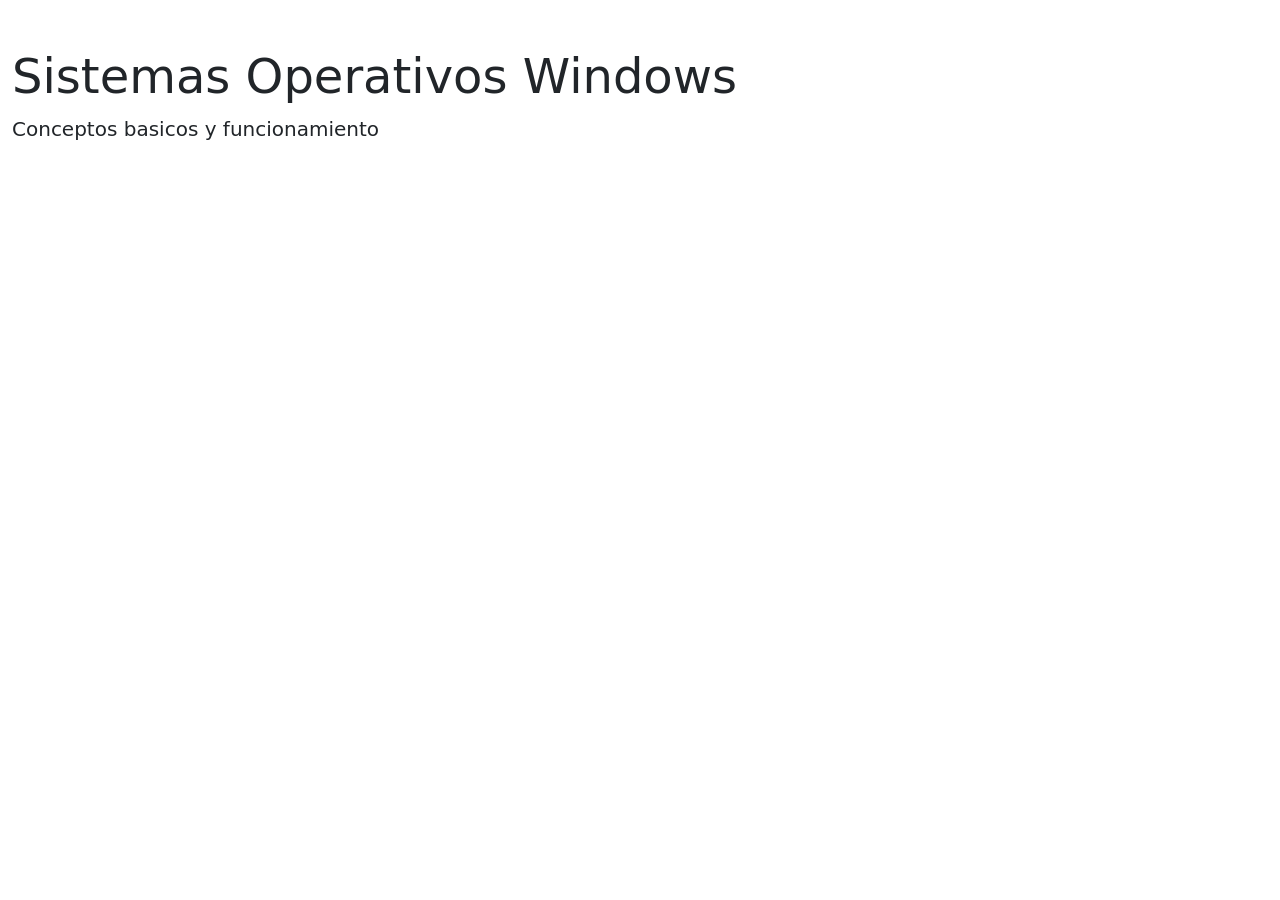
==== index.html @ 51a7a96b "Actualizacion de Titulo Se agrego el primer titulo y subtitulo de la pagina" ====
<!doctype html>
<html lang="en">

<head>
    <meta charset="utf-8">
    <meta name="viewport" content="width=device-width, initial-scale=1">
    <title>Bootstrap demo</title>
    <link rel="stylesheet" href="omega/assets/bootstrap/css/bootstrap.min.css">
    <link rel="stylesheet" href="omega/assets/css/main.css">
</head>

<body>
   
    <div class="container-fluid">
        <div class="row g-0">
            <main class="col-md-9">
                <div class="mt-5 mb-3">
                    <i class="bi bi-display fs-1"></i>
                </div>

                <h1 class="display-5 fw-normal">Sistemas Operativos Windows</h1>
                <p class="lead">Conceptos basicos y funcionamiento</p>
            </main>
        </div>
    </div>

    






</body>

<script src="omega/assets/bootstrap/js/bootstrap.min.js"></script>

</html>
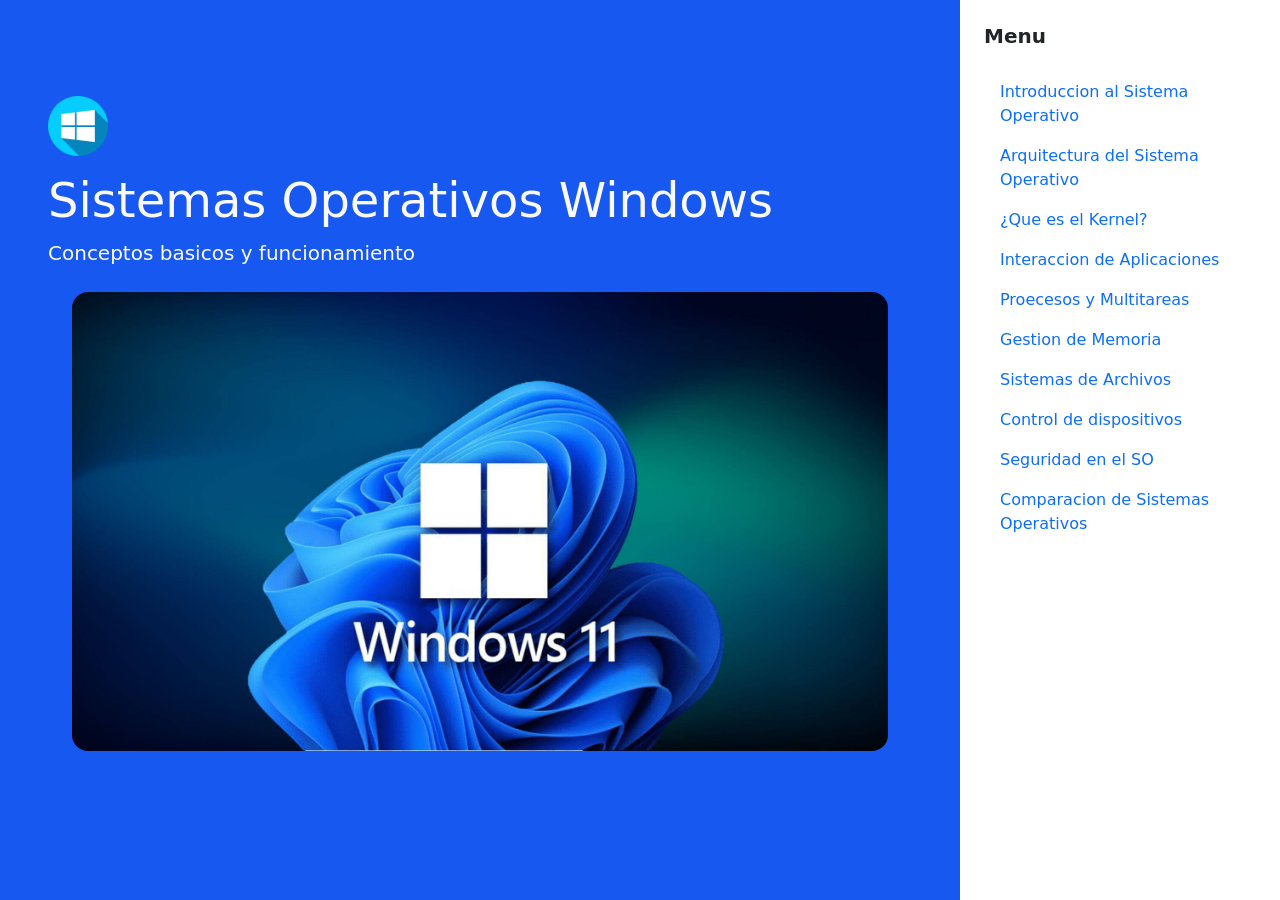
==== commit 01e7a92c: "Imagen principal y menu Se agrego la imagen principal del tema junto con los colores caracteristicos" ====
--- a/index.html
+++ b/index.html
@@ -11,16 +11,36 @@
 
 <body>
    
-    <div class="container-fluid">
+    <div class="container-fluid p-0">
         <div class="row g-0">
-            <main class="col-md-9">
+            <main class="col-md-9 main-content p-5">
                 <div class="mt-5 mb-3">
-                    <i class="bi bi-display fs-1"></i>
+                    <img src="omega/assets/img/icon-win11.png" width="60" alt="icono">
                 </div>
 
                 <h1 class="display-5 fw-normal">Sistemas Operativos Windows</h1>
                 <p class="lead">Conceptos basicos y funcionamiento</p>
+                <div class="mt-4 px-4">
+                    <img src="omega/assets/img/Titulo-win11.jpg" alt="Logotipo Windows 11" class="img-fluid rounded-4 ">
+                </div>
             </main>
+
+            <aside class="col-3 sidebar-nav bg-white p-4">
+                <h5 class="fw-bold mb-1">Menu</h5>
+
+                <nav class="nav flex-column mt-4">
+                    <a class="nav-link custom-link href"#">Introduccion al Sistema Operativo</a>
+                    <a class="nav-link custom-link href"#"></i>Arquitectura del Sistema Operativo</a>
+                    <a class="nav-link custom-link href"#"></i>¿Que es el Kernel?</a>
+                    <a class="nav-link custom-link href"#"></i>Interaccion de Aplicaciones</a>
+                    <a class="nav-link custom-link href"#">Proecesos y Multitareas</a>
+                    <a class="nav-link custom-link href"#">Gestion de Memoria</a>
+                    <a class="nav-link custom-link href"#">Sistemas de Archivos</a>
+                    <a class="nav-link custom-link href"#">Control de dispositivos</a>
+                    <a class="nav-link custom-link href"#">Seguridad en el SO</a>
+                    <a class="nav-link custom-link href"#">Comparacion de Sistemas Operativos</a>
+                </nav>
+            </aside>
         </div>
     </div>
 
--- a/omega/assets/css/main.css
+++ b/omega/assets/css/main.css
@@ -0,0 +1,17 @@
+:root {
+    --color-fondo: #1758F1;
+    --color-total: #f8f9fa;
+    --color-texto: #faf9f9;
+}
+
+.main-content {
+    background-color: var(--color-fondo);
+    color: var(--color-texto);
+}
+
+.sidebar-nav {
+    height: 100vh;
+    position: sticky;
+    top: 0;
+    overflow-y: auto;
+}
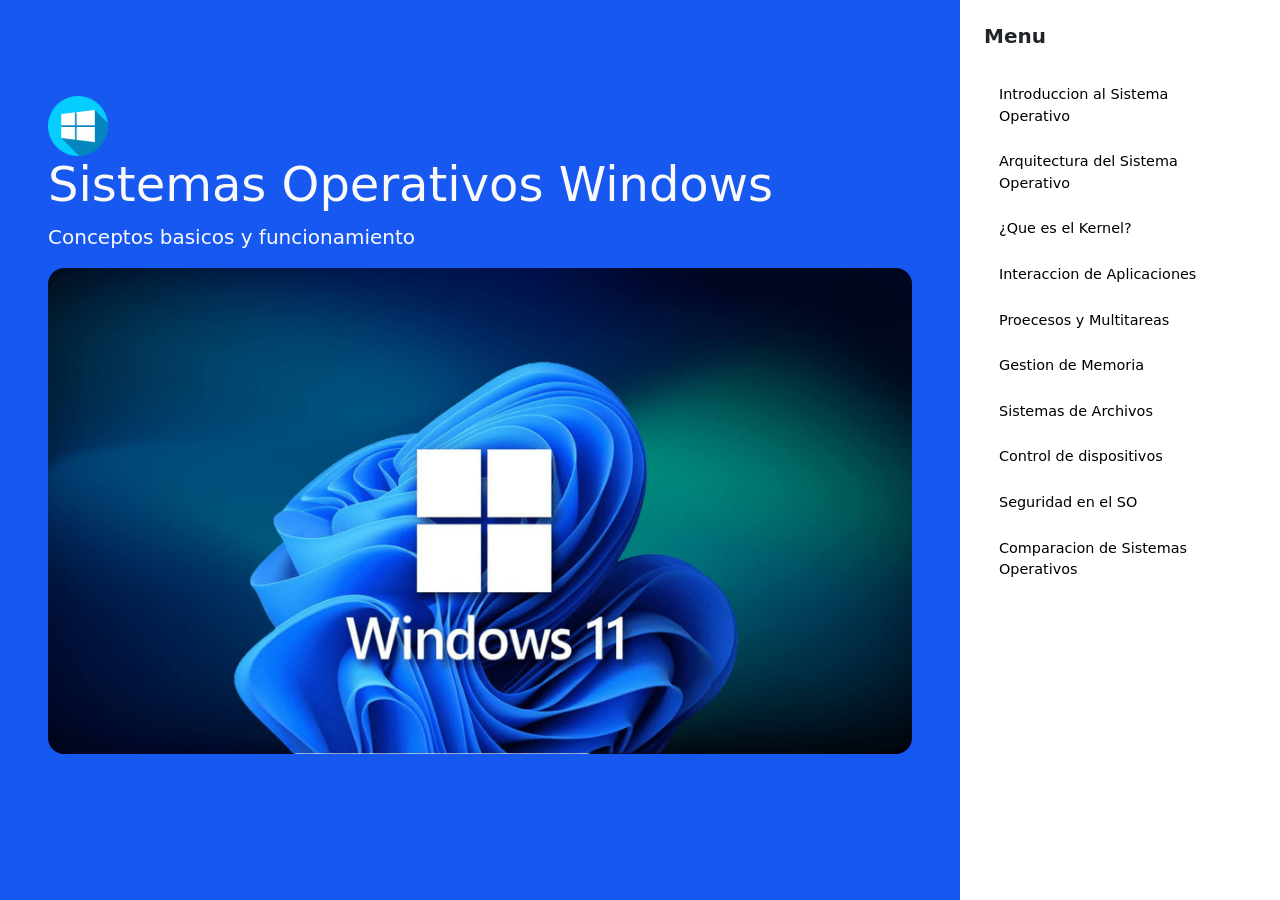
==== commit 0e1fd657: "Correccion de codigo Se corrigieron errores en etiquetas" ====
--- a/index.html
+++ b/index.html
@@ -10,41 +10,49 @@
 </head>
 
 <body>
-   
-    <div class="container-fluid p-0">
-        <div class="row g-0">
-            <main class="col-md-9 main-content p-5">
-                <div class="mt-5 mb-3">
-                    <img src="omega/assets/img/icon-win11.png" width="60" alt="icono">
-                </div>
+    <main>
+        <div class="container-fluid p-0">
+            <div class="row g-0">
+                <article class="col-md-9 main-content p-5">
+                    <header class="mt-5 mb-3">
+                        <img src="omega/assets/img/icon-win11.png" width="60" alt="icono">
+                        <h1 class="display-5 fw-normal">Sistemas Operativos Windows</h1>
+                        <p class="lead">Conceptos basicos y funcionamiento</p>
+                    </header>
 
-                <h1 class="display-5 fw-normal">Sistemas Operativos Windows</h1>
-                <p class="lead">Conceptos basicos y funcionamiento</p>
-                <div class="mt-4 px-4">
-                    <img src="omega/assets/img/Titulo-win11.jpg" alt="Logotipo Windows 11" class="img-fluid rounded-4 ">
-                </div>
-            </main>
+                    <section>
+                        <img src="omega/assets/img/Titulo-win11.jpg" alt="Logotipo Windows 11" class="img-fluid rounded-4 ">
+                    </section>
 
-            <aside class="col-3 sidebar-nav bg-white p-4">
-                <h5 class="fw-bold mb-1">Menu</h5>
+                    <section class="info-card">
+                        <header class="card-header">
 
-                <nav class="nav flex-column mt-4">
-                    <a class="nav-link custom-link href"#">Introduccion al Sistema Operativo</a>
-                    <a class="nav-link custom-link href"#"></i>Arquitectura del Sistema Operativo</a>
-                    <a class="nav-link custom-link href"#"></i>¿Que es el Kernel?</a>
-                    <a class="nav-link custom-link href"#"></i>Interaccion de Aplicaciones</a>
-                    <a class="nav-link custom-link href"#">Proecesos y Multitareas</a>
-                    <a class="nav-link custom-link href"#">Gestion de Memoria</a>
-                    <a class="nav-link custom-link href"#">Sistemas de Archivos</a>
-                    <a class="nav-link custom-link href"#">Control de dispositivos</a>
-                    <a class="nav-link custom-link href"#">Seguridad en el SO</a>
-                    <a class="nav-link custom-link href"#">Comparacion de Sistemas Operativos</a>
-                </nav>
-            </aside>
+                        </header>
+                    </section>
+                </article>
+
+                <aside class="col-3 sidebar-nav bg-white p-4">
+                    <h5 class="fw-bold mb-1">Menu</h5>
+
+                    <nav class="nav flex-column mt-4">
+                        <a class="nav-link custom-link" href"#">Introduccion al Sistema Operativo</a>
+                        <a class="nav-link custom-link" href"#">Arquitectura del Sistema Operativo</a>
+                        <a class="nav-link custom-link" href"#">¿Que es el Kernel?</a>
+                        <a class="nav-link custom-link" href"#">Interaccion de Aplicaciones</a>
+                        <a class="nav-link custom-link" href"#">Proecesos y Multitareas</a>
+                        <a class="nav-link custom-link" href"#">Gestion de Memoria</a>
+                        <a class="nav-link custom-link" href"#">Sistemas de Archivos</a>
+                        <a class="nav-link custom-link" href"#">Control de dispositivos</a>
+                        <a class="nav-link custom-link" href"#">Seguridad en el SO</a>
+                        <a class="nav-link custom-link" href"#">Comparacion de Sistemas Operativos</a>
+                    </nav>
+                </aside>
+            </div>
         </div>
-    </div>
+    </main>
 
-    
+
+
 
 
 
--- a/omega/assets/css/main.css
+++ b/omega/assets/css/main.css
@@ -1,12 +1,13 @@
 :root {
     --color-fondo: #1758F1;
-    --color-total: #f8f9fa;
-    --color-texto: #faf9f9;
+    --color-blanco: #f8f9fa;
+    --color-titulos: #faf9f9;
+    --color-texto: #000000;
 }
 
 .main-content {
     background-color: var(--color-fondo);
-    color: var(--color-texto);
+    color: var(--color-titulos);
 }
 
 .sidebar-nav {
@@ -14,4 +15,20 @@
     position: sticky;
     top: 0;
     overflow-y: auto;
-}+}
+
+/*Diseño del Menu lateral*/
+.custom-link {
+    color: var(--color-texto);
+    font-size: 0.9rem;
+    padding: 12px 15px;
+    display: flex;
+    align-items: center;
+    border-radius: 8px;
+}
+
+.custom-link:hover {
+    background-color: var(--color-fondo);
+    color: var(--color-blanco);
+}
+
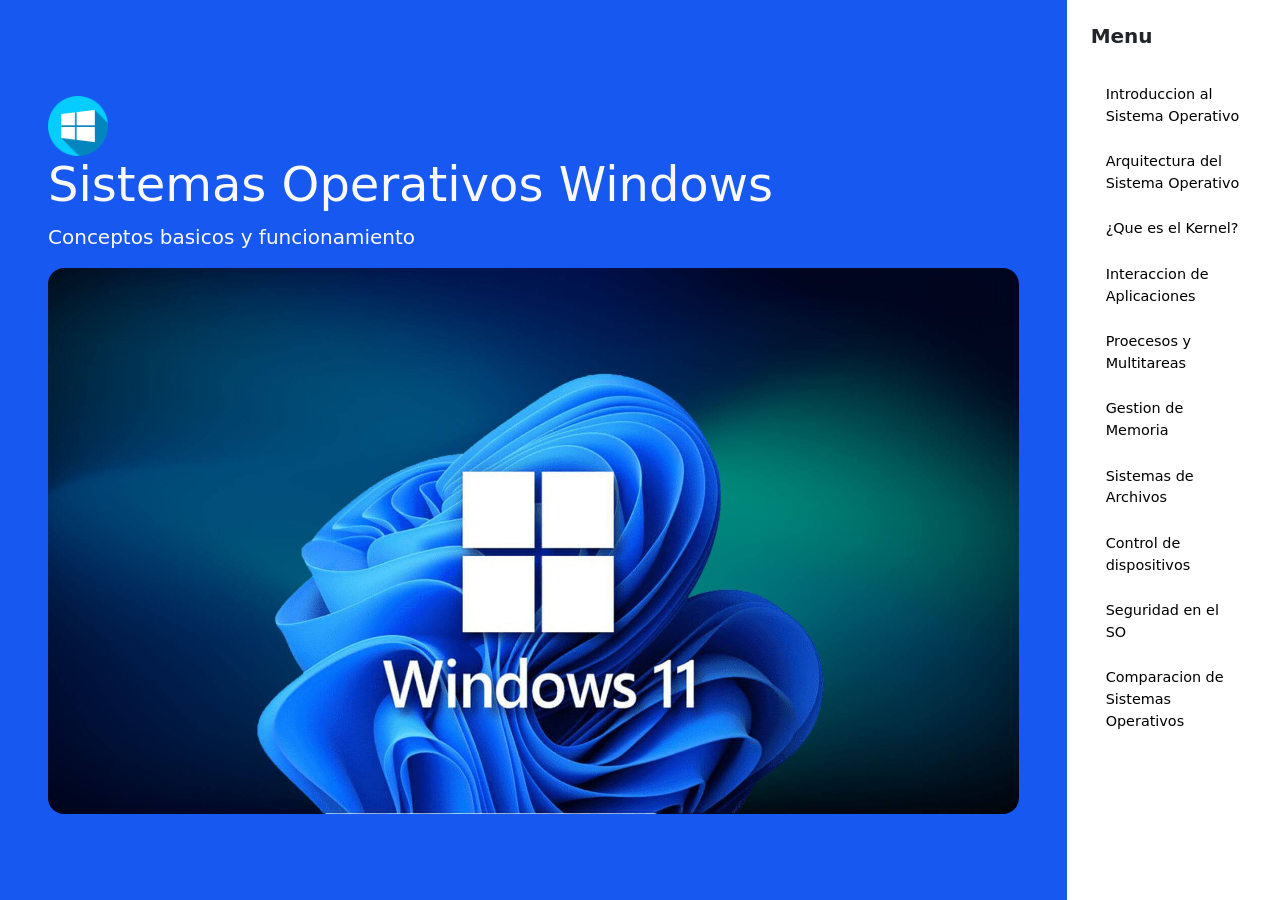
==== commit d8ff0f5a: "Estructura de temas Se agregaron las secciones de los temas a presentar" ====
--- a/index.html
+++ b/index.html
@@ -13,25 +13,71 @@
     <main>
         <div class="container-fluid p-0">
             <div class="row g-0">
-                <article class="col-md-9 main-content p-5">
+                <article class="col-md-10 main-content p-5">
                     <header class="mt-5 mb-3">
-                        <img src="omega/assets/img/icon-win11.png" width="60" alt="icono">
+                        <img src="omega/assets/img/icon-win11.png" width="60" alt="icono win11">
                         <h1 class="display-5 fw-normal">Sistemas Operativos Windows</h1>
                         <p class="lead">Conceptos basicos y funcionamiento</p>
                     </header>
 
                     <section>
-                        <img src="omega/assets/img/Titulo-win11.jpg" alt="Logotipo Windows 11" class="img-fluid rounded-4 ">
+                        <img src="omega/assets/img/Titulo-win11.jpg" alt="Logotipo Windows 11" class="img-fluid rounded-4">
                     </section>
 
+                    <!--INTRODUCCION AL SISTEMA OPERATIVO-->
                     <section class="info-card">
                         <header class="card-header">
 
                         </header>
                     </section>
+
+                    <!--ARQUITECTURA DEL SISTEMA OPERATIVO-->
+                    <SECtion>
+
+                    </SECtion>
+
+                    <!--¿QUE ES EL KERNEL?-->
+                    <SECtion>
+
+                    </SECtion>
+
+                    <!--INTERACCION DE APLICACIONES-->
+                    <SECtion>
+
+                    </SECtion>
+
+                    <!--PROCESOS Y MULTITAREAS-->
+                    <SECtion>
+
+                    </SECtion>
+
+                    <!--GESTION DE MEMORIA-->
+                    <SECtion>
+
+                    </SECtion>
+
+                    <!--SISTEMAS DE ARCHIVOS-->
+                    <SECtion>
+
+                    </SECtion>
+
+                    <!--CONTROL DE DISPOSITIVOS-->
+                    <SECtion>
+
+                    </SECtion>
+
+                    <!--SEGURIDAD EN SO-->
+                    <SECtion>
+
+                    </SECtion>
+
+                    <!--COMPARACION DE SISTEMAS OPERATIVOS-->
+                    <SEction>
+
+                    </SEction>
                 </article>
 
-                <aside class="col-3 sidebar-nav bg-white p-4">
+                <aside class="col-2 sidebar-nav bg-white p-4">
                     <h5 class="fw-bold mb-1">Menu</h5>
 
                     <nav class="nav flex-column mt-4">
@@ -51,14 +97,6 @@
         </div>
     </main>
 
-
-
-
-
-
-
-
-
 </body>
 
 <script src="omega/assets/bootstrap/js/bootstrap.min.js"></script>
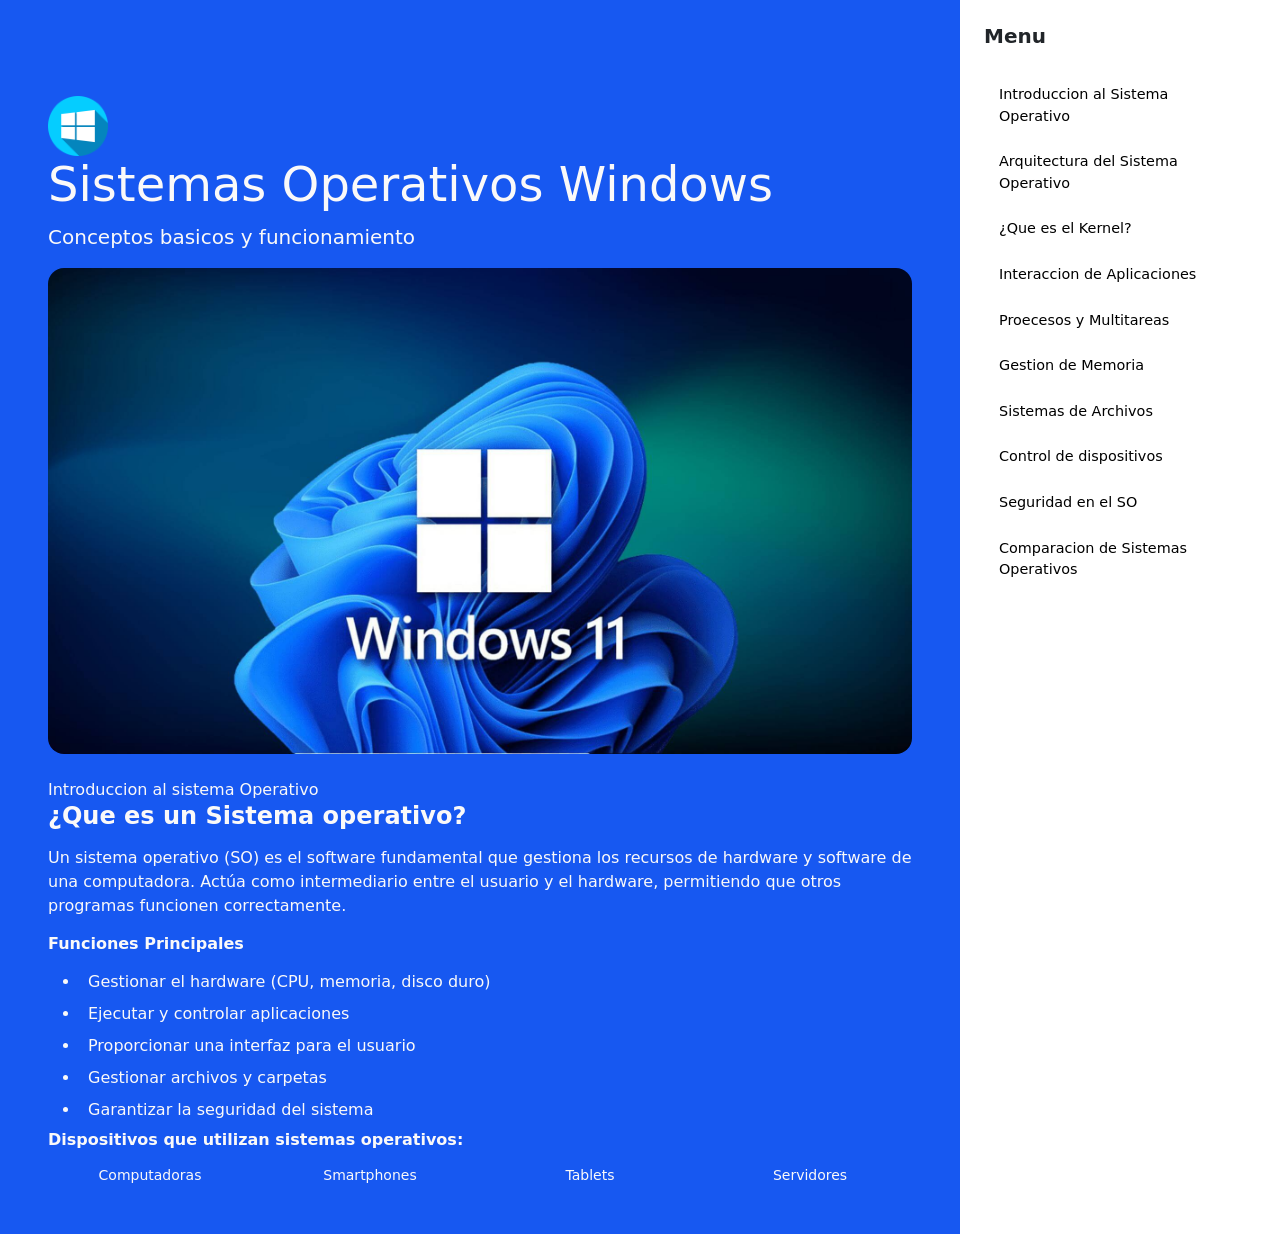
==== commit f86cd5c9: "Primer subtema Se agrego la informacion del primer tema" ====
--- a/index.html
+++ b/index.html
@@ -4,7 +4,7 @@
 <head>
     <meta charset="utf-8">
     <meta name="viewport" content="width=device-width, initial-scale=1">
-    <title>Bootstrap demo</title>
+    <title>Windows</title>
     <link rel="stylesheet" href="omega/assets/bootstrap/css/bootstrap.min.css">
     <link rel="stylesheet" href="omega/assets/css/main.css">
 </head>
@@ -13,7 +13,7 @@
     <main>
         <div class="container-fluid p-0">
             <div class="row g-0">
-                <article class="col-md-10 main-content p-5">
+                <article class="col-md-9 main-content p-5">
                     <header class="mt-5 mb-3">
                         <img src="omega/assets/img/icon-win11.png" width="60" alt="icono win11">
                         <h1 class="display-5 fw-normal">Sistemas Operativos Windows</h1>
@@ -21,14 +21,70 @@
                     </header>
 
                     <section>
-                        <img src="omega/assets/img/Titulo-win11.jpg" alt="Logotipo Windows 11" class="img-fluid rounded-4">
+                        <img src="omega/assets/img/Titulo-win11.jpg" alt="Logotipo Windows 11"
+                            class="img-fluid rounded-4">
                     </section>
 
                     <!--INTRODUCCION AL SISTEMA OPERATIVO-->
-                    <section class="info-card">
+                    <section class="info-card rounded-4 mt-4">
                         <header class="card-header">
+                            <i class="bi bi-layers mb-2"></i><span class="fw-medium">Introduccion al sistema
+                                Operativo</span>
+                        </header>
 
-                        </header>
+                        <div class="card-body">
+                            <h2 class="h4 fw-bold mb-3">¿Que es un Sistema operativo?</h2>
+                            <p>Un sistema operativo (SO) es el software fundamental que gestiona los recursos de
+                                hardware y software de una computadora. Actúa como intermediario entre el usuario y el
+                                hardware, permitiendo que otros programas funcionen correctamente.</p>
+
+                            <div class="funciones-box rounded-3">
+                                <h3 class="h6 fw-bold">Funciones Principales</h3>
+                                <ul class="list mb-0 mt-3">
+                                    <li class="mb-2"><i class="bi bi-circulo me-2"></i>Gestionar el hardware (CPU,
+                                        memoria, disco duro)</li>
+                                    <li class="mb-2"><i class="bi bi-circulo me-2"></i>Ejecutar y controlar aplicaciones
+                                    </li>
+                                    <li class="mb-2"><i class="bi bi-circulo me-2"></i>Proporcionar una interfaz para el
+                                        usuario</li>
+                                    <li class="mb-2"><i class="bi bi-circulo me-2"></i>Gestionar archivos y carpetas
+                                    </li>
+                                    <li class="mb-2"><i class="bi bi-circulo me-2"></i>Garantizar la seguridad del
+                                        sistema</li>
+                                </ul>
+                            </div>
+
+                            <h3 class="h6 fw-bold mb-3">Dispositivos que utilizan sistemas operativos:</h3>
+                            <div class="row g-3 text-center">
+                                <div class="col-3">
+                                    <div class="device-card rounded-3">
+                                        <i class="bi bi-pc-display"></i>
+                                        <p class="small mb-0">Computadoras</p>
+                                    </div>
+                                </div>
+
+                                <div class="col-3">
+                                    <div class="device-card rounded-3">
+                                        <i class="bi bi-pc-display"></i>
+                                        <p class="small mb-0">Smartphones</p>
+                                    </div>
+                                </div>
+
+                                <div class="col-3">
+                                    <div class="device-card rounded-3">
+                                        <i class="bi bi-pc-display"></i>
+                                        <p class="small mb-0">Tablets</p>
+                                    </div>
+                                </div>
+
+                                <div class="col-3">
+                                    <div class="device-card rounded-3">
+                                        <i class="bi bi-pc-display"></i>
+                                        <p class="small mb-0">Servidores</p>
+                                    </div>
+                                </div>
+                            </div>
+                        </div>
                     </section>
 
                     <!--ARQUITECTURA DEL SISTEMA OPERATIVO-->
@@ -77,7 +133,7 @@
                     </SEction>
                 </article>
 
-                <aside class="col-2 sidebar-nav bg-white p-4">
+                <aside class="col-3 sidebar-nav bg-white p-4">
                     <h5 class="fw-bold mb-1">Menu</h5>
 
                     <nav class="nav flex-column mt-4">
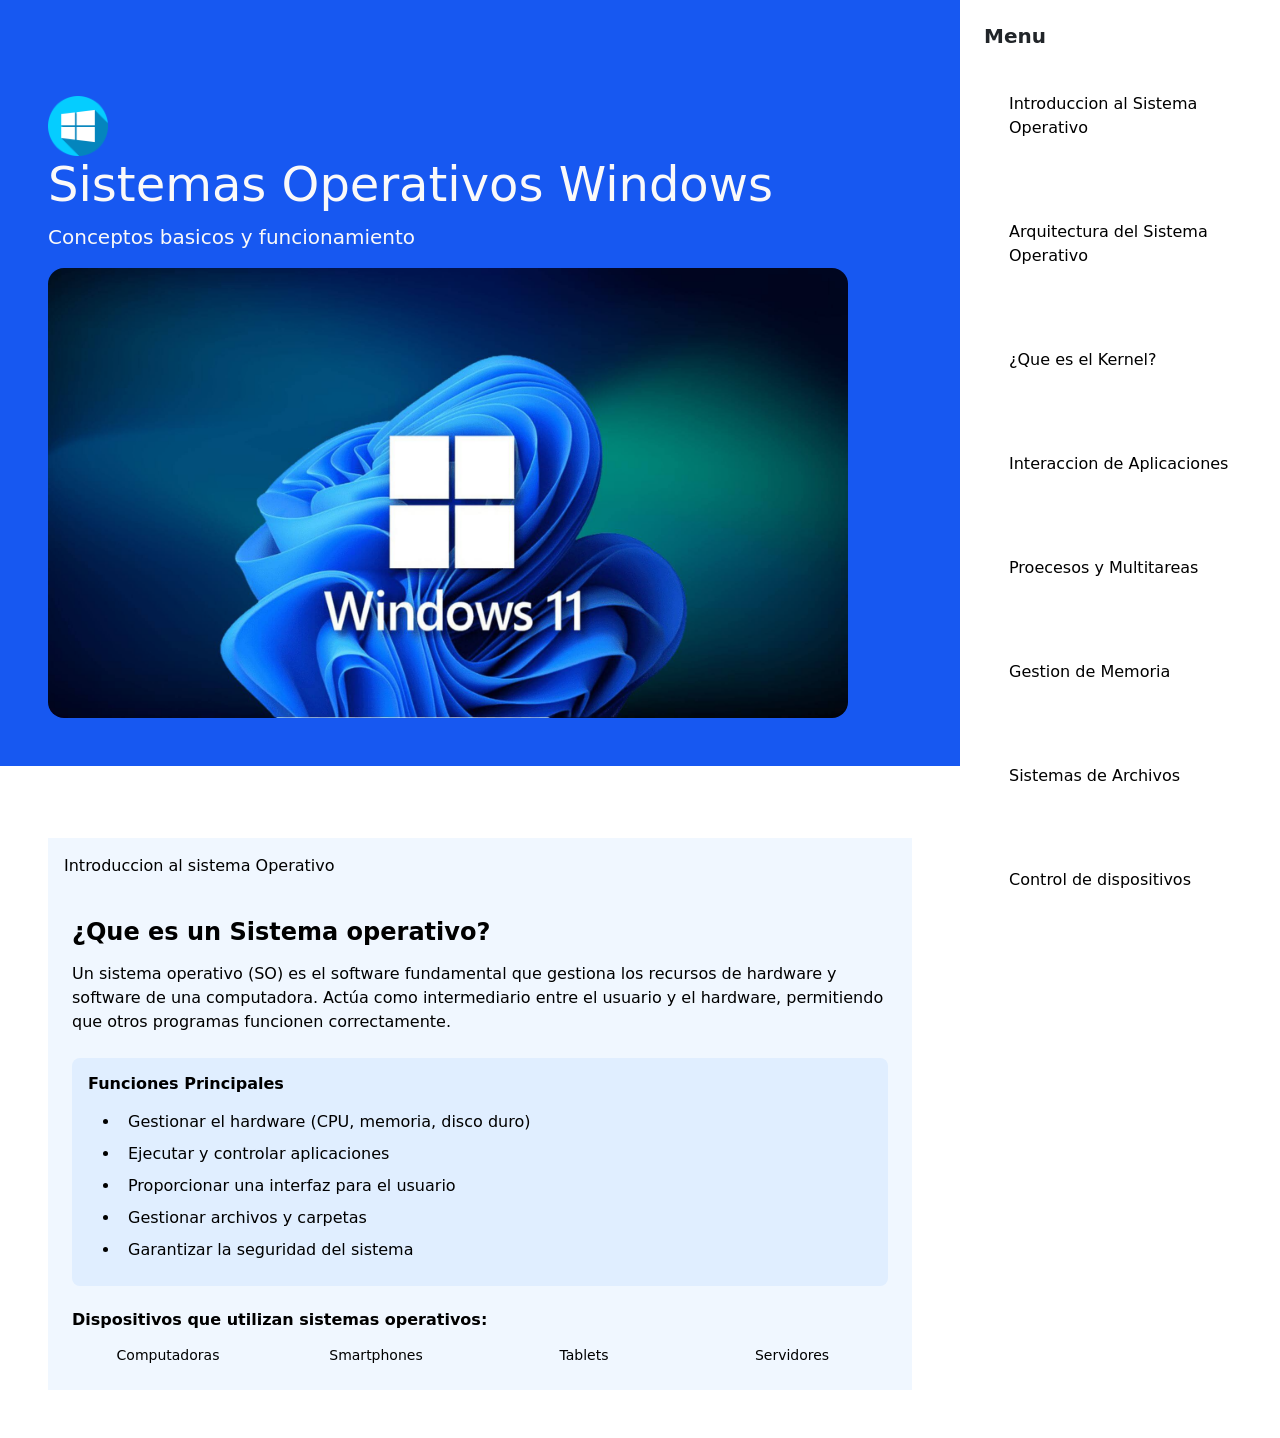
==== commit 5f30d945: "Correccion de fondos y etiquetas Se corrigio el limite del fondo azul y el comienzo del cuerpo en el" ====
--- a/index.html
+++ b/index.html
@@ -13,130 +13,138 @@
     <main>
         <div class="container-fluid p-0">
             <div class="row g-0">
-                <article class="col-md-9 main-content p-5">
-                    <header class="mt-5 mb-3">
-                        <img src="omega/assets/img/icon-win11.png" width="60" alt="icono win11">
-                        <h1 class="display-5 fw-normal">Sistemas Operativos Windows</h1>
-                        <p class="lead">Conceptos basicos y funcionamiento</p>
-                    </header>
-
-                    <section>
-                        <img src="omega/assets/img/Titulo-win11.jpg" alt="Logotipo Windows 11"
-                            class="img-fluid rounded-4">
-                    </section>
+                <div class="col-md-9">
+                    <div class="main-content p-5">
+                        <header class="mt-5 mb-3">
+                            <img src="omega/assets/img/icon-win11.png" width="60" alt="icono win11">
+                            <h1 class="display-5 fw-normal">Sistemas Operativos Windows</h1>
+                            <p class="lead">Conceptos basicos y funcionamiento</p>
+                        </header>
+                        <section>
+                            <img src="omega/assets/img/Titulo-win11.jpg" alt="Logotipo Windows 11"
+                                class="img-fluid rounded-4" style="max-width: 800px;">
+                        </section>
+                    </div>
 
                     <!--INTRODUCCION AL SISTEMA OPERATIVO-->
-                    <section class="info-card rounded-4 mt-4">
-                        <header class="card-header">
-                            <i class="bi bi-layers mb-2"></i><span class="fw-medium">Introduccion al sistema
-                                Operativo</span>
-                        </header>
+                    <div class="bg-white p-5">
+                        <section class="info-card rounded-4 mt-4">
+                            <header class="card-header p-3">
+                                <i class="bi bi-layers mb-2"></i><span class="fw-medium">Introduccion al sistema
+                                    Operativo</span>
+                            </header>
 
-                        <div class="card-body">
-                            <h2 class="h4 fw-bold mb-3">¿Que es un Sistema operativo?</h2>
-                            <p>Un sistema operativo (SO) es el software fundamental que gestiona los recursos de
-                                hardware y software de una computadora. Actúa como intermediario entre el usuario y el
-                                hardware, permitiendo que otros programas funcionen correctamente.</p>
+                            <div class="card-body p-4">
+                                <h2 class="h4 fw-bold mb-3">¿Que es un Sistema operativo?</h2>
+                                <p>Un sistema operativo (SO) es el software fundamental que gestiona los recursos de
+                                    hardware y software de una computadora. Actúa como intermediario entre el usuario y
+                                    el
+                                    hardware, permitiendo que otros programas funcionen correctamente.</p>
 
-                            <div class="funciones-box rounded-3">
-                                <h3 class="h6 fw-bold">Funciones Principales</h3>
-                                <ul class="list mb-0 mt-3">
-                                    <li class="mb-2"><i class="bi bi-circulo me-2"></i>Gestionar el hardware (CPU,
-                                        memoria, disco duro)</li>
-                                    <li class="mb-2"><i class="bi bi-circulo me-2"></i>Ejecutar y controlar aplicaciones
-                                    </li>
-                                    <li class="mb-2"><i class="bi bi-circulo me-2"></i>Proporcionar una interfaz para el
-                                        usuario</li>
-                                    <li class="mb-2"><i class="bi bi-circulo me-2"></i>Gestionar archivos y carpetas
-                                    </li>
-                                    <li class="mb-2"><i class="bi bi-circulo me-2"></i>Garantizar la seguridad del
-                                        sistema</li>
-                                </ul>
-                            </div>
-
-                            <h3 class="h6 fw-bold mb-3">Dispositivos que utilizan sistemas operativos:</h3>
-                            <div class="row g-3 text-center">
-                                <div class="col-3">
-                                    <div class="device-card rounded-3">
-                                        <i class="bi bi-pc-display"></i>
-                                        <p class="small mb-0">Computadoras</p>
-                                    </div>
+                                <div class="funciones-box rounded-3 p-3 my-4
+                            ">
+                                    <h3 class="h6 fw-bold">Funciones Principales</h3>
+                                    <ul class="list mb-0 mt-3">
+                                        <li class="mb-2"><i class="bi bi-circulo me-2"></i>Gestionar el hardware (CPU,
+                                            memoria, disco duro)</li>
+                                        <li class="mb-2"><i class="bi bi-circulo me-2"></i>Ejecutar y controlar
+                                            aplicaciones
+                                        </li>
+                                        <li class="mb-2"><i class="bi bi-circulo me-2"></i>Proporcionar una interfaz
+                                            para el
+                                            usuario</li>
+                                        <li class="mb-2"><i class="bi bi-circulo me-2"></i>Gestionar archivos y carpetas
+                                        </li>
+                                        <li class="mb-2"><i class="bi bi-circulo me-2"></i>Garantizar la seguridad del
+                                            sistema</li>
+                                    </ul>
                                 </div>
 
-                                <div class="col-3">
-                                    <div class="device-card rounded-3">
-                                        <i class="bi bi-pc-display"></i>
-                                        <p class="small mb-0">Smartphones</p>
+                                <h3 class="h6 fw-bold mb-3">Dispositivos que utilizan sistemas operativos:</h3>
+                                <div class="row g-3 text-center">
+                                    <div class="col-3">
+                                        <div class="device-card rounded-3">
+                                            <i class="bi bi-pc-display"></i>
+                                            <p class="small mb-0">Computadoras</p>
+                                        </div>
                                     </div>
-                                </div>
 
-                                <div class="col-3">
-                                    <div class="device-card rounded-3">
-                                        <i class="bi bi-pc-display"></i>
-                                        <p class="small mb-0">Tablets</p>
+                                    <div class="col-3">
+                                        <div class="device-card rounded-3">
+                                            <i class="bi bi-bi-phoney"></i>
+                                            <p class="small mb-0">Smartphones</p>
+                                        </div>
                                     </div>
-                                </div>
 
-                                <div class="col-3">
-                                    <div class="device-card rounded-3">
-                                        <i class="bi bi-pc-display"></i>
-                                        <p class="small mb-0">Servidores</p>
+                                    <div class="col-3">
+                                        <div class="device-card rounded-3">
+                                            <i class="bi bi-bi-tablet"></i>
+                                            <p class="small mb-0">Tablets</p>
+                                        </div>
+                                    </div>
+
+                                    <div class="col-3">
+                                        <div class="device-card rounded-3">
+                                            <i class="bi bi-hdd-network"></i>
+                                            <p class="small mb-0">Servidores</p>
+                                        </div>
                                     </div>
                                 </div>
                             </div>
-                        </div>
+                        </section>
+                    </div>
+
+                    <!--ARQUITECTURA DEL SISTEMA OPERATIVO-->
+                    <section>
+
                     </section>
 
-                    <!--ARQUITECTURA DEL SISTEMA OPERATIVO-->
-                    <SECtion>
+                    <!--¿QUE ES EL KERNEL?-->
+                    <section>
 
-                    </SECtion>
-
-                    <!--¿QUE ES EL KERNEL?-->
-                    <SECtion>
-
-                    </SECtion>
+                    </section>
 
                     <!--INTERACCION DE APLICACIONES-->
-                    <SECtion>
+                    <section>
 
-                    </SECtion>
+                    </section>
 
                     <!--PROCESOS Y MULTITAREAS-->
-                    <SECtion>
+                    <section>
 
-                    </SECtion>
+                    </section>
 
                     <!--GESTION DE MEMORIA-->
-                    <SECtion>
+                    <section>
 
-                    </SECtion>
+                    </section>
 
                     <!--SISTEMAS DE ARCHIVOS-->
-                    <SECtion>
+                    <section>
 
-                    </SECtion>
+                    </section>
 
                     <!--CONTROL DE DISPOSITIVOS-->
-                    <SECtion>
+                    <section>
 
-                    </SECtion>
+                    </section>
 
                     <!--SEGURIDAD EN SO-->
-                    <SECtion>
+                    <section>
 
-                    </SECtion>
+                    </section>
 
                     <!--COMPARACION DE SISTEMAS OPERATIVOS-->
-                    <SEction>
+                    <section>
 
-                    </SEction>
-                </article>
+                    </section>
+                </div>
 
-                <aside class="col-3 sidebar-nav bg-white p-4">
+
+                <aside class="col-md-3 sidebar-nav bg-white p-4">
                     <h5 class="fw-bold mb-1">Menu</h5>
 
-                    <nav class="nav flex-column mt-4">
+                    <nav class="nav flex-column">
                         <a class="nav-link custom-link" href"#">Introduccion al Sistema Operativo</a>
                         <a class="nav-link custom-link" href"#">Arquitectura del Sistema Operativo</a>
                         <a class="nav-link custom-link" href"#">¿Que es el Kernel?</a>
@@ -152,7 +160,6 @@
             </div>
         </div>
     </main>
-
 </body>
 
 <script src="omega/assets/bootstrap/js/bootstrap.min.js"></script>
--- a/omega/assets/css/main.css
+++ b/omega/assets/css/main.css
@@ -3,6 +3,8 @@
     --color-blanco: #f8f9fa;
     --color-titulos: #faf9f9;
     --color-texto: #000000;
+    --color-fondo-texto:#f0f7ff;
+    --color-azul: #e0eeff;
 }
 
 .main-content {
@@ -20,8 +22,8 @@
 /*Diseño del Menu lateral*/
 .custom-link {
     color: var(--color-texto);
-    font-size: 0.9rem;
-    padding: 12px 15px;
+    font-size: 1rem;
+    padding: 40px 25px;
     display: flex;
     align-items: center;
     border-radius: 8px;
@@ -32,3 +34,30 @@
     color: var(--color-blanco);
 }
 
+/*Diseño de Introduccion al Sistema Operativo*/
+
+.card-body {
+    background-color: var(--color-fondo-texto);
+    color: var(--color-texto);
+}
+
+.card-header {
+    background-color: var(--color-fondo-texto);
+    color: var(--color-texto);
+    border-bottom: 1px;
+}
+
+.funciones-box{
+    background-color: var(--color-azul);
+    border: 1px;
+}
+
+.device-card {
+    transition: transform 0.2s;
+    cursor: pointer;
+}
+
+.device-card:hover {
+    transform: translateY(-5px);
+}
+
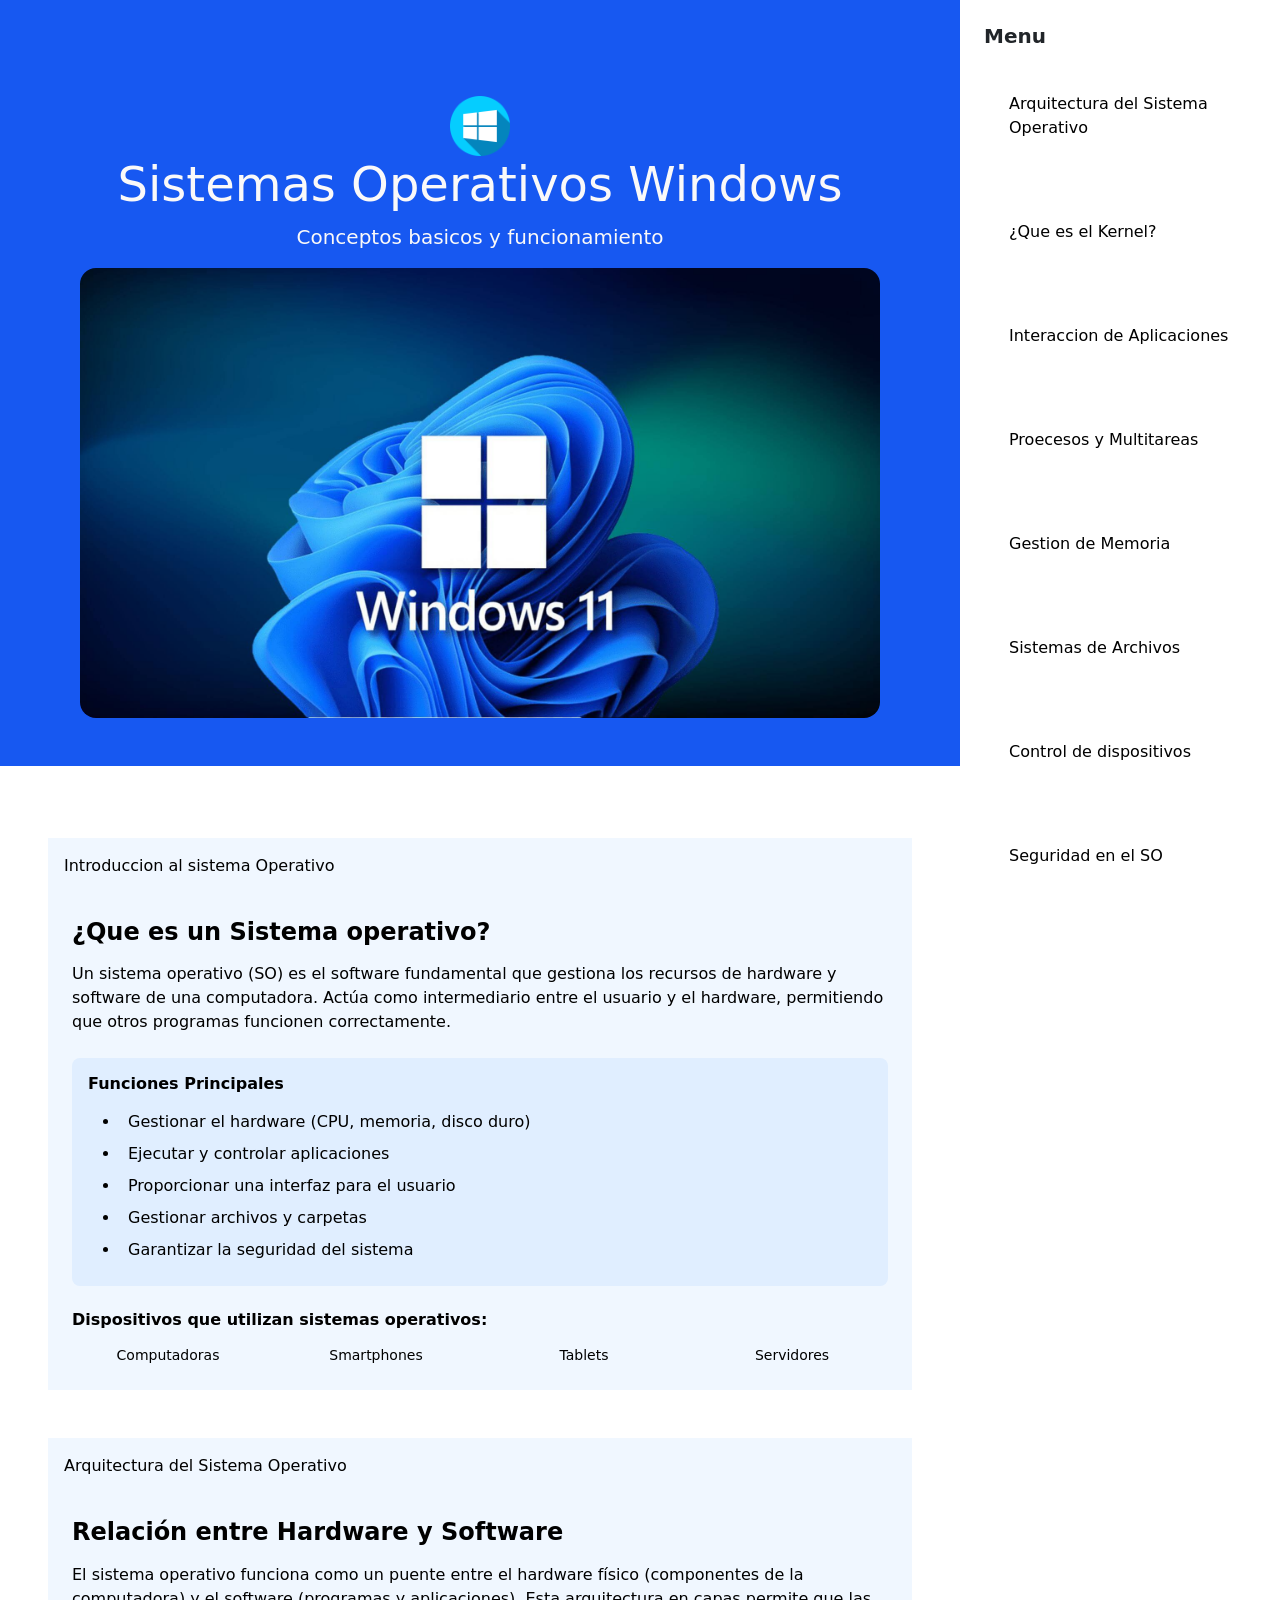
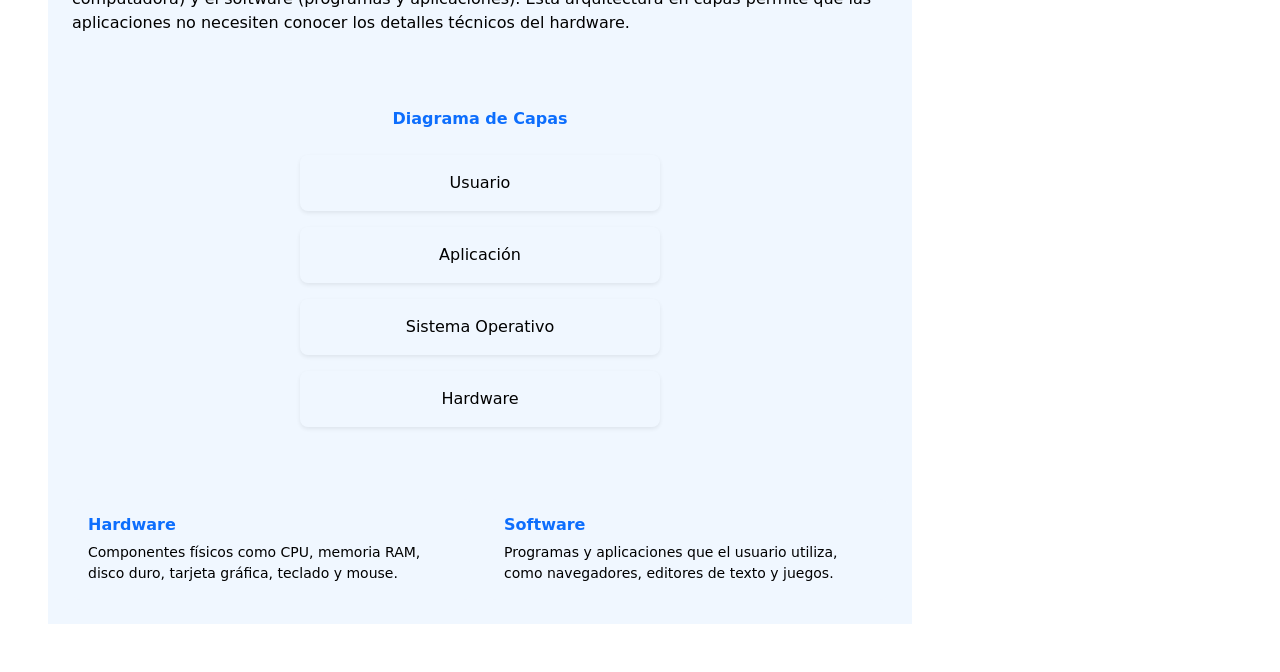
==== commit 3fa6ba71: "Segundo tema Se agrego la informacion y el css del segundo tema" ====
--- a/index.html
+++ b/index.html
@@ -28,7 +28,7 @@
 
                     <!--INTRODUCCION AL SISTEMA OPERATIVO-->
                     <div class="bg-white p-5">
-                        <section class="info-card rounded-4 mt-4">
+                        <section id="introduccion" class="info-card rounded-4 mt-4">
                             <header class="card-header p-3">
                                 <i class="bi bi-layers mb-2"></i><span class="fw-medium">Introduccion al sistema
                                     Operativo</span>
@@ -92,52 +92,106 @@
                                 </div>
                             </div>
                         </section>
+
+                        <!--ARQUITECTURA DEL SISTEMA OPERATIVO-->
+                        <section id="arquitectura" class="info-cad rounded-4 mt-5">
+                            <header class="card-header p-3">
+                                <i class="bi bi-cpu mb-2"></i>
+                                <span class="fw-medium">Arquitectura del Sistema Operativo</span>
+                            </header>
+
+                            <div class="card-body p-4">
+                                <h2 class="h4 fw-bold mb-3">Relación entre Hardware y Software</h2>
+                                <p>El sistema operativo funciona como un puente entre el hardware físico (componentes de
+                                    la computadora) y el software (programas y aplicaciones). Esta arquitectura en capas
+                                    permite que las aplicaciones no necesiten conocer los detalles técnicos del
+                                    hardware.</p>
+
+                                <div class="diagrama-box rounded-4 p-5 my-4 text-center">
+                                    <p class="text-primary fw-bold mb-4">Diagrama de Capas</p>
+                                    <div class="d-flex flex-column align-items-center">
+                                        <div class="layer-box layer-usuario p-3 rounded-3 shadow-sm w-50">
+                                            Usuario
+                                        </div>
+                                        <i class="bi bi-arrow-down my-2 fs-4 text-secondary"></i>
+
+                                        <div class="layer-box layer-aplicacion p-3 rounded-3 shadow-sm w-50">
+                                            Aplicación
+                                        </div>
+                                        <i class="bi bi-arrow-down my-2 fs-4 text-secondary"></i>
+
+                                        <div class="layer-box layer-so p-3 rounded-3 shadow-sm w-50">
+                                            Sistema Operativo
+                                        </div>
+                                        <i class="bi bi-arrow-down my-2 fs-4 text-secondary"></i>
+
+                                        <div class="layer-box layer-hardware p-3 rounded-3 shadow-sm w-50">
+                                            Hardware
+                                        </div>
+                                    </div>
+                                </div>
+
+                                <div class="row g-3">
+                                    <div class="col-md-6">
+                                        <div class="p-3 rounded-3 h-100" style="background-color: #f0f7ff;">
+                                            <h4 class="h6 fw-bold text-primary">Hardware</h4>
+                                            <p class="small mb-0">Componentes físicos como CPU, memoria RAM, disco duro,
+                                                tarjeta gráfica, teclado y mouse.</p>
+                                        </div>
+                                    </div>
+                                    <div class="col-md-6">
+                                        <div class="p-3 rounded-3 h-100" style="background-color: #f0f7ff;">
+                                            <h4 class="h6 fw-bold text-primary">Software</h4>
+                                            <p class="small mb-0">Programas y aplicaciones que el usuario utiliza, como
+                                                navegadores, editores de texto y juegos.</p>
+                                        </div>
+                                    </div>
+                                </div>
+                            </div>
+
+                        </section>
+
+                        <!--¿QUE ES EL KERNEL?-->
+                        <section>
+
+                        </section>
+
+                        <!--INTERACCION DE APLICACIONES-->
+                        <section>
+
+                        </section>
+
+                        <!--PROCESOS Y MULTITAREAS-->
+                        <section>
+
+                        </section>
+
+                        <!--GESTION DE MEMORIA-->
+                        <section>
+
+                        </section>
+
+                        <!--SISTEMAS DE ARCHIVOS-->
+                        <section>
+
+                        </section>
+
+                        <!--CONTROL DE DISPOSITIVOS-->
+                        <section>
+
+                        </section>
+
+                        <!--SEGURIDAD EN SO-->
+                        <section>
+
+                        </section>
+
+                        <!--COMPARACION DE SISTEMAS OPERATIVOS-->
+                        <section>
+
+                        </section>
                     </div>
 
-                    <!--ARQUITECTURA DEL SISTEMA OPERATIVO-->
-                    <section>
-
-                    </section>
-
-                    <!--¿QUE ES EL KERNEL?-->
-                    <section>
-
-                    </section>
-
-                    <!--INTERACCION DE APLICACIONES-->
-                    <section>
-
-                    </section>
-
-                    <!--PROCESOS Y MULTITAREAS-->
-                    <section>
-
-                    </section>
-
-                    <!--GESTION DE MEMORIA-->
-                    <section>
-
-                    </section>
-
-                    <!--SISTEMAS DE ARCHIVOS-->
-                    <section>
-
-                    </section>
-
-                    <!--CONTROL DE DISPOSITIVOS-->
-                    <section>
-
-                    </section>
-
-                    <!--SEGURIDAD EN SO-->
-                    <section>
-
-                    </section>
-
-                    <!--COMPARACION DE SISTEMAS OPERATIVOS-->
-                    <section>
-
-                    </section>
                 </div>
 
 
@@ -145,8 +199,8 @@
                     <h5 class="fw-bold mb-1">Menu</h5>
 
                     <nav class="nav flex-column">
-                        <a class="nav-link custom-link" href"#">Introduccion al Sistema Operativo</a>
-                        <a class="nav-link custom-link" href"#">Arquitectura del Sistema Operativo</a>
+                        <a class="nav-link custom-link" href"id=">Introduccion al Sistema Operativo</a>
+                        <a class=" nav-link custom-link" href"#">Arquitectura del Sistema Operativo</a>
                         <a class="nav-link custom-link" href"#">¿Que es el Kernel?</a>
                         <a class="nav-link custom-link" href"#">Interaccion de Aplicaciones</a>
                         <a class="nav-link custom-link" href"#">Proecesos y Multitareas</a>
--- a/omega/assets/css/main.css
+++ b/omega/assets/css/main.css
@@ -4,12 +4,16 @@
     --color-titulos: #faf9f9;
     --color-texto: #000000;
     --color-fondo-texto:#f0f7ff;
-    --color-azul: #e0eeff;
+    --color-azul-claro: #e0eeff;
+    --color-azul-medio: #6da9f2;
+    --color-azul-fuerte: #3b71db;
+    --color-azul-oscuro: #2441b3;
 }
 
 .main-content {
     background-color: var(--color-fondo);
     color: var(--color-titulos);
+    text-align: center;
 }
 
 .sidebar-nav {
@@ -48,7 +52,7 @@
 }
 
 .funciones-box{
-    background-color: var(--color-azul);
+    background-color: var(--color-azul-claro);
     border: 1px;
 }
 
@@ -61,3 +65,34 @@
     transform: translateY(-5px);
 }
 
+/*Diseño de Arquitectura del Sistema Operativo*/
+
+.diagrama-box {
+    background-color: var(--color-blanco)
+
+.layer-box {
+    color: var(--color-blanco);
+    font-weight: 500;
+    transition: transform 0.2s;
+}
+
+.layer-usuario {
+    background-color: var(--color-fondo);
+}
+
+.layer-aplicacion {
+    background-color: var(--color-azul-medio);
+}
+
+.layer-so {
+    background-color: var(--color-azul-fuerte);
+}
+
+.layer-hardware {
+    background-color: var(--color-azul-oscuro);
+}
+
+.layer-box:hover {
+    transform: scale(1.02);
+}
+
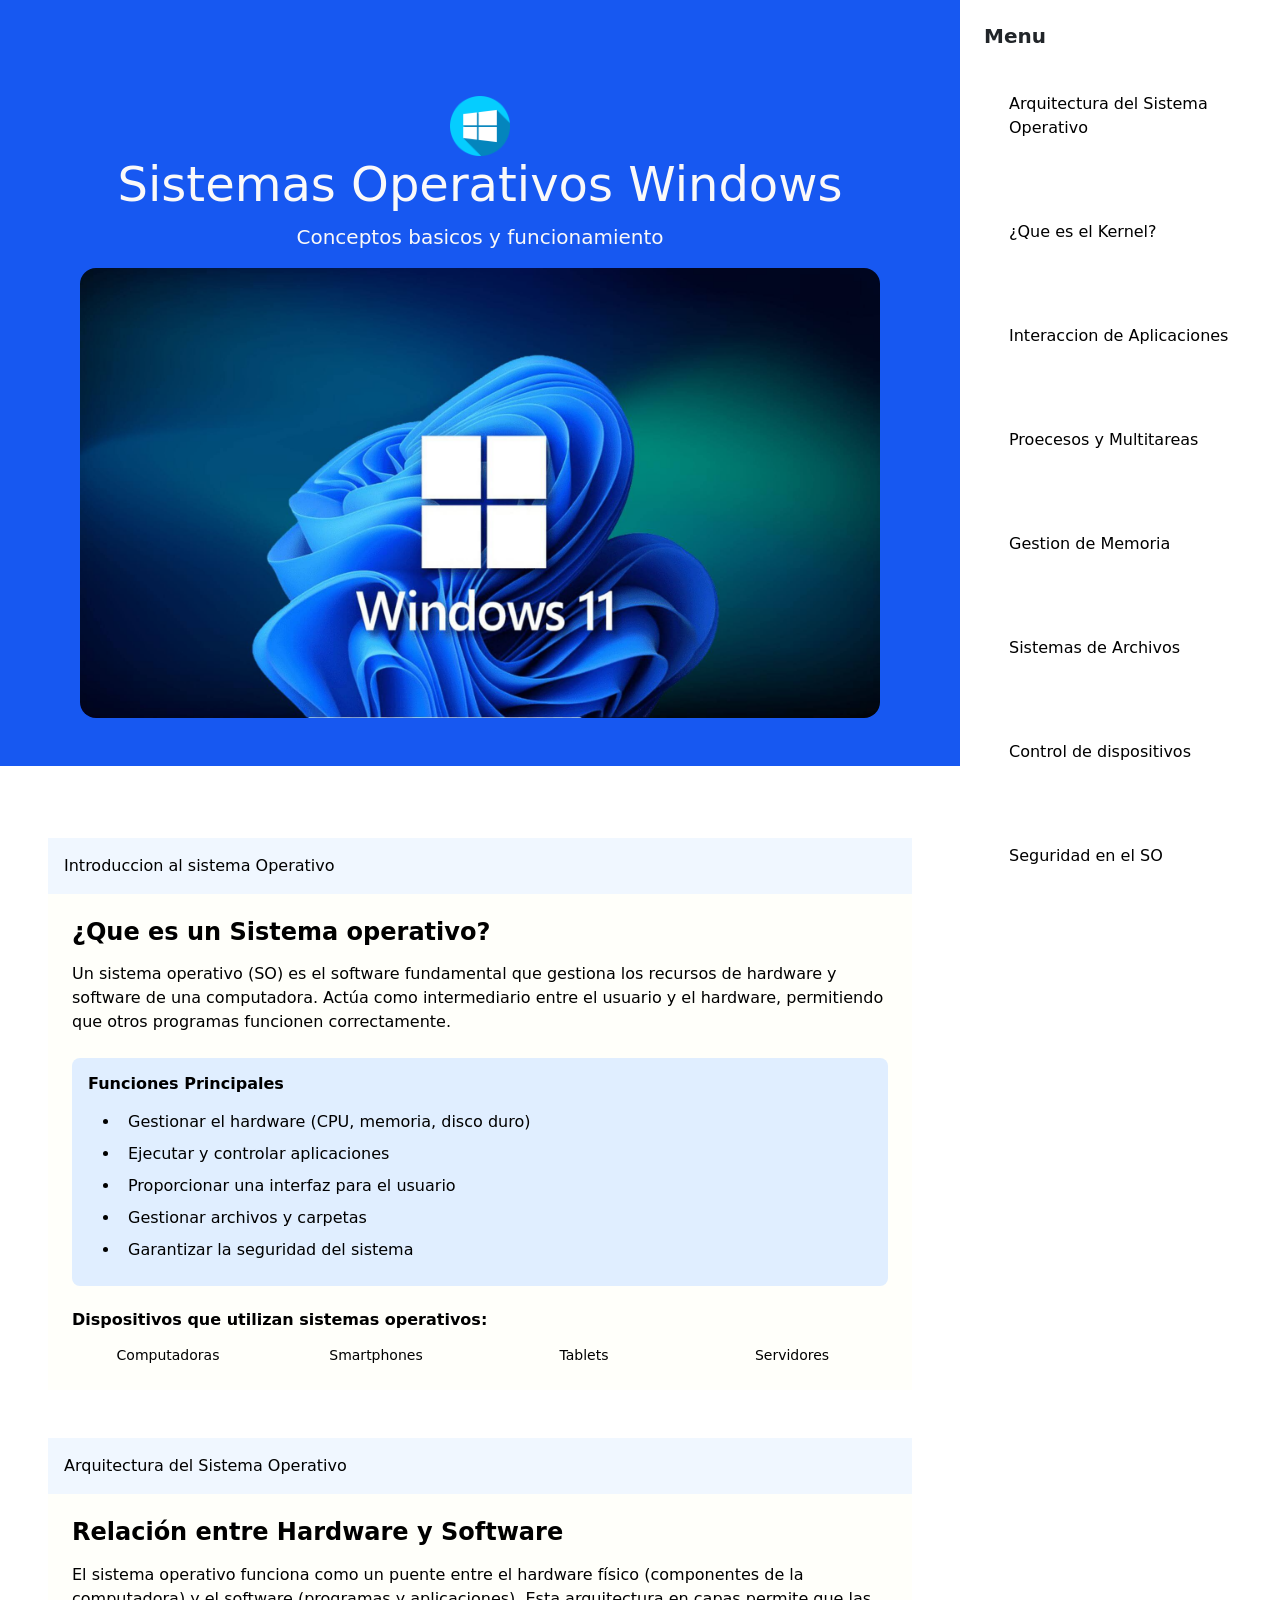
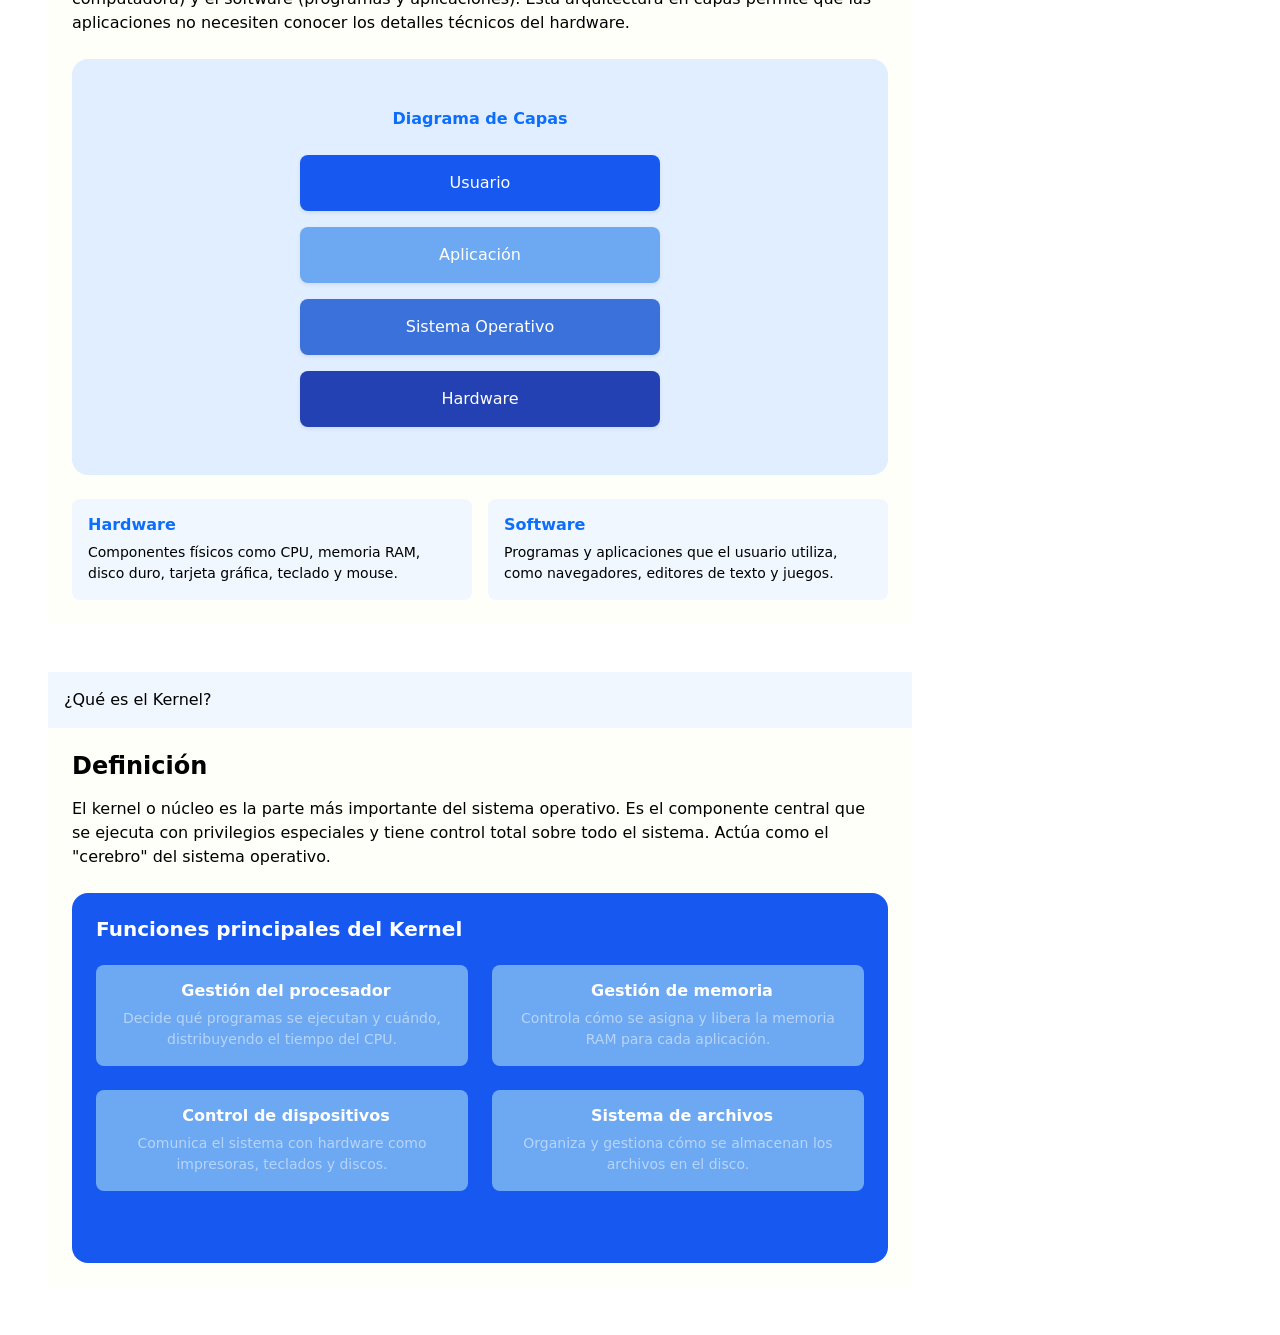
==== commit f4cc2b65: "Tercer tema Se agrego el tecer tema y su respectivo css" ====
--- a/index.html
+++ b/index.html
@@ -152,8 +152,67 @@
                         </section>
 
                         <!--¿QUE ES EL KERNEL?-->
-                        <section>
-
+                        <section id="kernel" class="info-card rounded-4 mt-5">
+                            <header class="card-header p-3">
+                                <i class="bi bi-lightning-charge mb-2"></i>
+                                <span class="fw-medium">¿Qué es el Kernel?</span>
+                            </header>
+                            <div class="card-body p-4">
+                                <h2 class="h4 fw-bold mb-3">Definición</h2>
+                                <p>El kernel o núcleo es la parte más importante del sistema operativo. Es el componente
+                                    central que se ejecuta con privilegios especiales y tiene control total sobre todo
+                                    el sistema. Actúa como el "cerebro" del sistema operativo.</p>
+
+                                <div class="kernel-container rounded-4 p-4 mt-4">
+                                    <h3 class="h5 text-white fw-bold mb-4">Funciones principales del Kernel</h3>
+
+                                    <div class="row g-4">
+                                        <div class="col-md-6 mb-4">
+                                            <div class="kernel-item rounded-3 p-3 h-100">
+                                                <h4 class="h6 fw-bold text-white">
+                                                    <i class="bi bi-wrench-adjustable me-2"></i>Gestión del procesador
+                                                </h4>
+                                                <p class="small text-white-50 mb-0">Decide qué programas se ejecutan y
+                                                    cuándo, distribuyendo el tiempo del CPU.</p>
+                                            </div>
+                                        </div>
+
+
+                                        <div class="col-md-6 mb-4">
+                                            <div class="kernel-item rounded-3 p-3 h-100">
+                                                <h4 class="h6 fw-bold text-white">
+                                                    <i class="bi bi-memory me-2"></i>Gestión de memoria
+                                                </h4>
+                                                <p class="small text-white-50 mb-0">Controla cómo se asigna y libera
+                                                    la memoria RAM para cada aplicación.</p>
+                                            </div>
+                                        </div>
+                                    </div>
+
+                                    <div class="row g-4">
+                                        <div class="col-md-6 mb-4">
+                                            <div class="kernel-item rounded-3 p-3 h-100">
+                                                <h4 class="h6 fw-bold text-white">
+                                                    <i class="bi bi-plug me-2"></i>Control de dispositivos
+                                                </h4>
+                                                <p class="small text-white-50 mb-0">Comunica el sistema con hardware
+                                                    como impresoras, teclados y discos.</p>
+                                            </div>
+                                        </div>
+
+                                        <div class="col-md-6 mb-4">
+                                            <div class="kernel-item rounded-3 p-3 h-100">
+                                                <h4 class="h6 fw-bold text-white">
+                                                    <i class="bi bi-folder me-2"></i>Sistema de archivos
+                                                </h4>
+                                                <p class="small text-white-50 mb-0">Organiza y gestiona cómo se
+                                                    almacenan los archivos en el disco.</p>
+                                            </div>
+                                        </div>
+                                        <div>
+                                        </div>
+                                    </div>
+                                </div>
                         </section>
 
                         <!--INTERACCION DE APLICACIONES-->
--- a/omega/assets/css/main.css
+++ b/omega/assets/css/main.css
@@ -1,6 +1,6 @@
 :root {
     --color-fondo: #1758F1;
-    --color-blanco: #f8f9fa;
+    --color-blanco: #fffffa;
     --color-titulos: #faf9f9;
     --color-texto: #000000;
     --color-fondo-texto:#f0f7ff;
@@ -21,6 +21,8 @@
     position: sticky;
     top: 0;
     overflow-y: auto;
+    border-left: 1px;
+    padding-left: 1.5rem;
 }
 
 /*Diseño del Menu lateral*/
@@ -41,7 +43,7 @@
 /*Diseño de Introduccion al Sistema Operativo*/
 
 .card-body {
-    background-color: var(--color-fondo-texto);
+    background-color: var(--color-blanco);
     color: var(--color-texto);
 }
 
@@ -68,7 +70,8 @@
 /*Diseño de Arquitectura del Sistema Operativo*/
 
 .diagrama-box {
-    background-color: var(--color-blanco)
+    background-color: var(--color-azul-claro);
+}
 
 .layer-box {
     color: var(--color-blanco);
@@ -96,3 +99,19 @@
     transform: scale(1.02);
 }
 
+/*Diseño del Kernel*/
+.kernel-container {
+    background-color: var(--color-fondo);
+}
+
+.kernel-item {
+    background-color: var(--color-azul-medio);
+    border: 1px;
+    transition: background 0.3s;
+    color: var(--color-blanco);
+    text-align: center;
+}
+
+.kernel-item:hover {
+    background-color: rgba(255, 255, 255, 0.15);
+}
